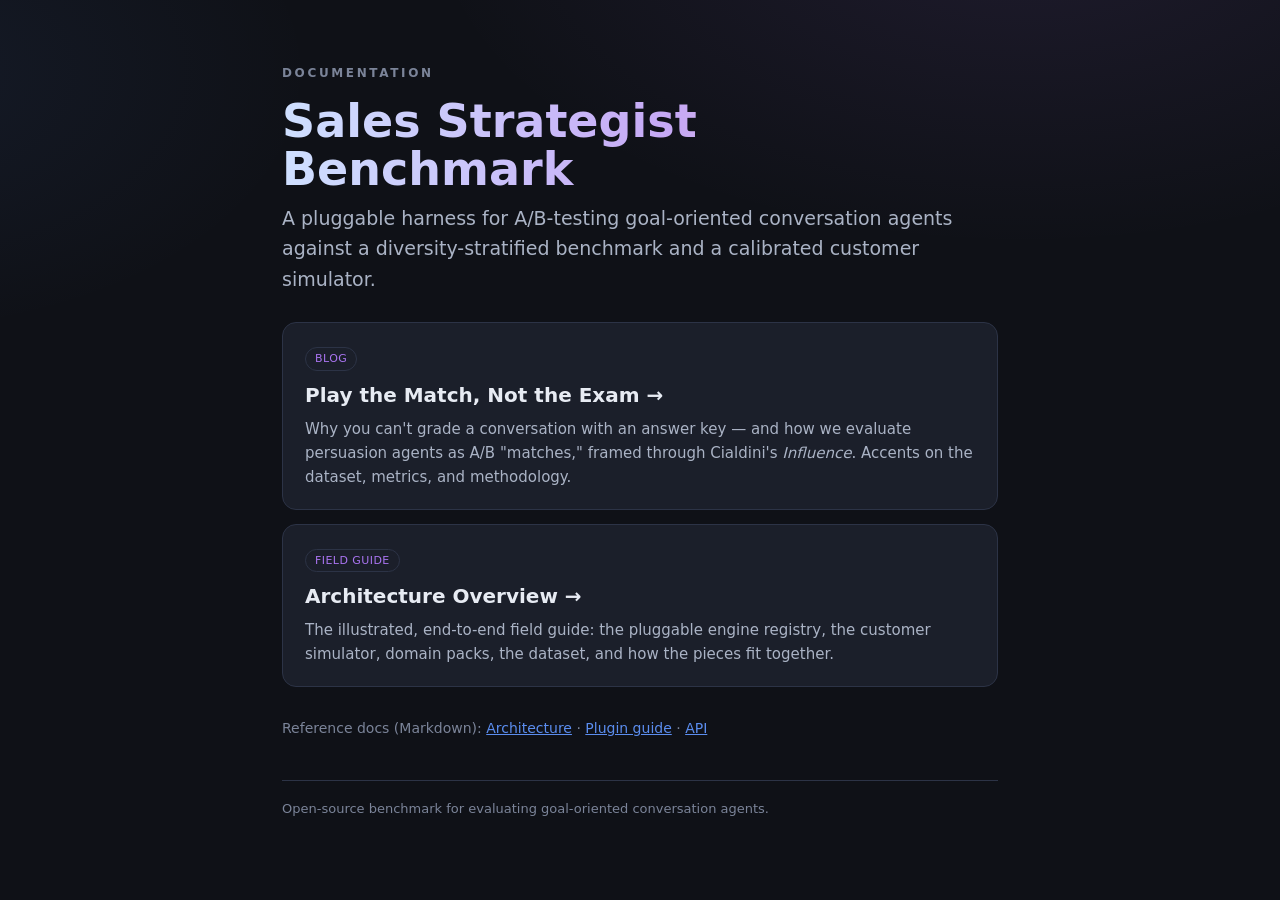
==== docs/index.html @ 418c784b "Add GitHub Pages landing page + .nojekyll for docs/ Co-Authored-By: Claude Opus 4.8 (1M context) <no" ====
<!DOCTYPE html>
<html lang="en">
<head>
<meta charset="utf-8">
<meta name="viewport" content="width=device-width, initial-scale=1">
<title>Sales Strategist Benchmark — Docs</title>
<style>
:root{--bg:#0f1117;--panel:#1b1f2a;--line:#2c3346;--ink:#e7ebf3;--ink-soft:#aab3c5;--ink-faint:#7b8499;--a:#5b8def;--ctrl:#a974f0;}
*{box-sizing:border-box}
body{margin:0;background:
   radial-gradient(1000px 560px at 80% -10%,rgba(169,116,240,.10),transparent 60%),
   radial-gradient(800px 480px at -10% 8%,rgba(91,141,239,.08),transparent 55%),var(--bg);
  color:var(--ink);font:17px/1.6 "Segoe UI",system-ui,-apple-system,Roboto,Helvetica,Arial,sans-serif;
  -webkit-font-smoothing:antialiased;min-height:100vh}
.wrap{max-width:760px;margin:0 auto;padding:64px 22px 80px}
.eyebrow{letter-spacing:.22em;text-transform:uppercase;font-size:12px;color:var(--ink-faint);font-weight:700}
h1{font-size:clamp(30px,5vw,46px);line-height:1.05;margin:.3em 0 .2em;
  background:linear-gradient(92deg,#cfe0ff,#c6a8f5 55%,#ffd79a);-webkit-background-clip:text;background-clip:text;color:transparent}
p.lede{color:var(--ink-soft);font-size:19px;margin:0 0 28px}
a.card{display:block;text-decoration:none;background:var(--panel);border:1px solid var(--line);border-radius:14px;
  padding:20px 22px;margin:14px 0;transition:border-color .15s,transform .15s}
a.card:hover{border-color:var(--ctrl);transform:translateY(-2px)}
a.card h2{margin:0 0 6px;font-size:20px;color:var(--ink)}
a.card p{margin:0;color:var(--ink-soft);font-size:15px}
.tag{display:inline-block;font-size:11px;color:var(--ctrl);border:1px solid var(--line);border-radius:999px;padding:2px 9px;margin-bottom:8px;letter-spacing:.04em;text-transform:uppercase}
.more{margin-top:30px;color:var(--ink-faint);font-size:14px}
.more a{color:var(--a)}
footer{margin-top:40px;color:var(--ink-faint);font-size:13px;border-top:1px solid var(--line);padding-top:18px}
</style>
</head>
<body>
<div class="wrap">
  <div class="eyebrow">Documentation</div>
  <h1>Sales Strategist Benchmark</h1>
  <p class="lede">A pluggable harness for A/B-testing goal-oriented conversation agents against a diversity-stratified
  benchmark and a calibrated customer simulator.</p>

  <a class="card" href="BLOG_PLAY_THE_MATCH.html">
    <span class="tag">Blog</span>
    <h2>Play the Match, Not the Exam →</h2>
    <p>Why you can't grade a conversation with an answer key — and how we evaluate persuasion agents as A/B
    "matches," framed through Cialdini's <i>Influence</i>. Accents on the dataset, metrics, and methodology.</p>
  </a>

  <a class="card" href="STRATEGIST_OVERVIEW.html">
    <span class="tag">Field guide</span>
    <h2>Architecture Overview →</h2>
    <p>The illustrated, end-to-end field guide: the pluggable engine registry, the customer simulator, domain packs,
    the dataset, and how the pieces fit together.</p>
  </a>

  <p class="more">Reference docs (Markdown): <a href="ARCHITECTURE.md">Architecture</a> ·
    <a href="PLUGIN_GUIDE.md">Plugin guide</a> · <a href="API.md">API</a></p>

  <footer>Open-source benchmark for evaluating goal-oriented conversation agents.</footer>
</div>
</body>
</html>
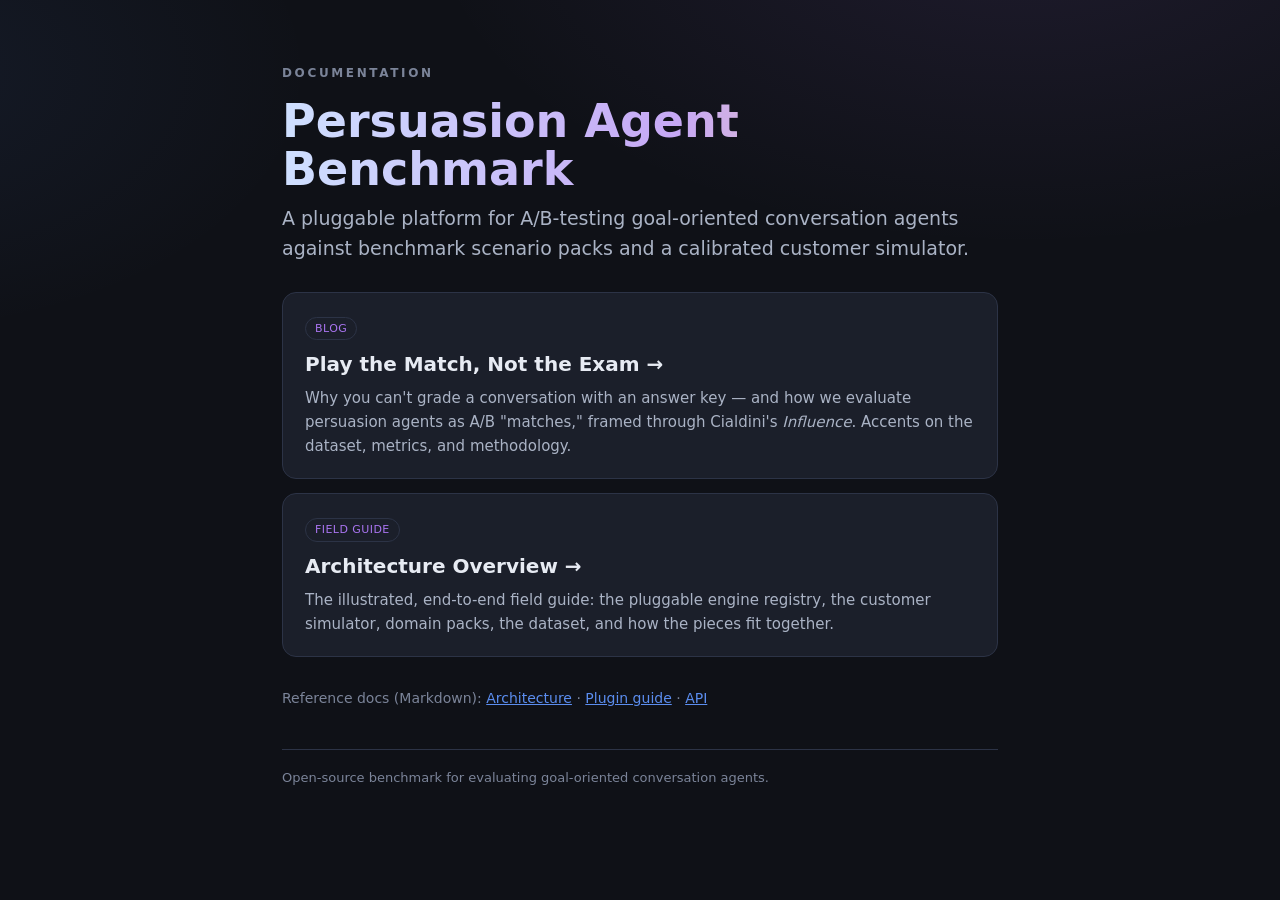
==== commit 89a29aab: "Docs: reposition as Persuasion Agent Benchmark (remainder) README/docs/API/ARCHITECTURE/PLUGIN_GUIDE" ====
--- a/docs/index.html
+++ b/docs/index.html
@@ -3,7 +3,7 @@
 <head>
 <meta charset="utf-8">
 <meta name="viewport" content="width=device-width, initial-scale=1">
-<title>Sales Strategist Benchmark — Docs</title>
+<title>Persuasion Agent Benchmark — Docs</title>
 <style>
 :root{--bg:#0f1117;--panel:#1b1f2a;--line:#2c3346;--ink:#e7ebf3;--ink-soft:#aab3c5;--ink-faint:#7b8499;--a:#5b8def;--ctrl:#a974f0;}
 *{box-sizing:border-box}
@@ -31,9 +31,9 @@
 <body>
 <div class="wrap">
   <div class="eyebrow">Documentation</div>
-  <h1>Sales Strategist Benchmark</h1>
-  <p class="lede">A pluggable harness for A/B-testing goal-oriented conversation agents against a diversity-stratified
-  benchmark and a calibrated customer simulator.</p>
+  <h1>Persuasion Agent Benchmark</h1>
+  <p class="lede">A pluggable platform for A/B-testing goal-oriented conversation agents against benchmark
+  scenario packs and a calibrated customer simulator.</p>
 
   <a class="card" href="BLOG_PLAY_THE_MATCH.html">
     <span class="tag">Blog</span>
